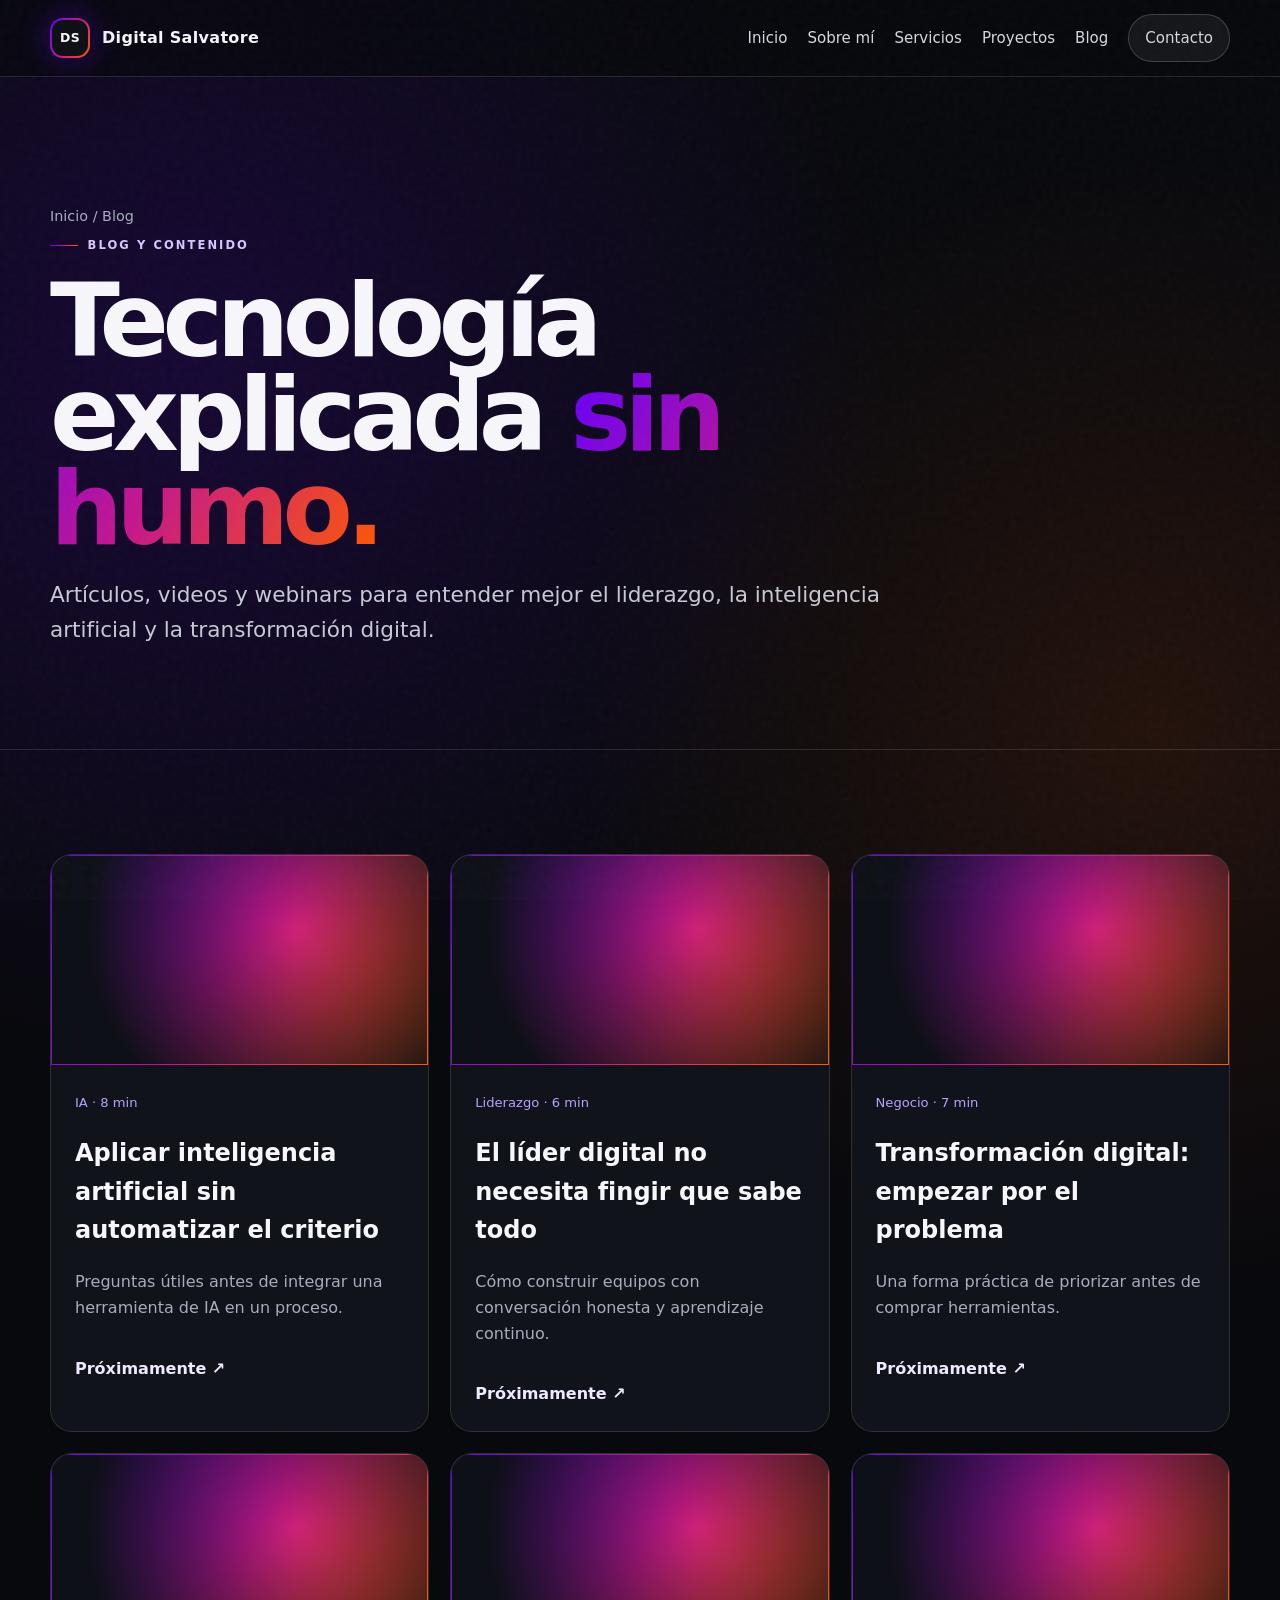
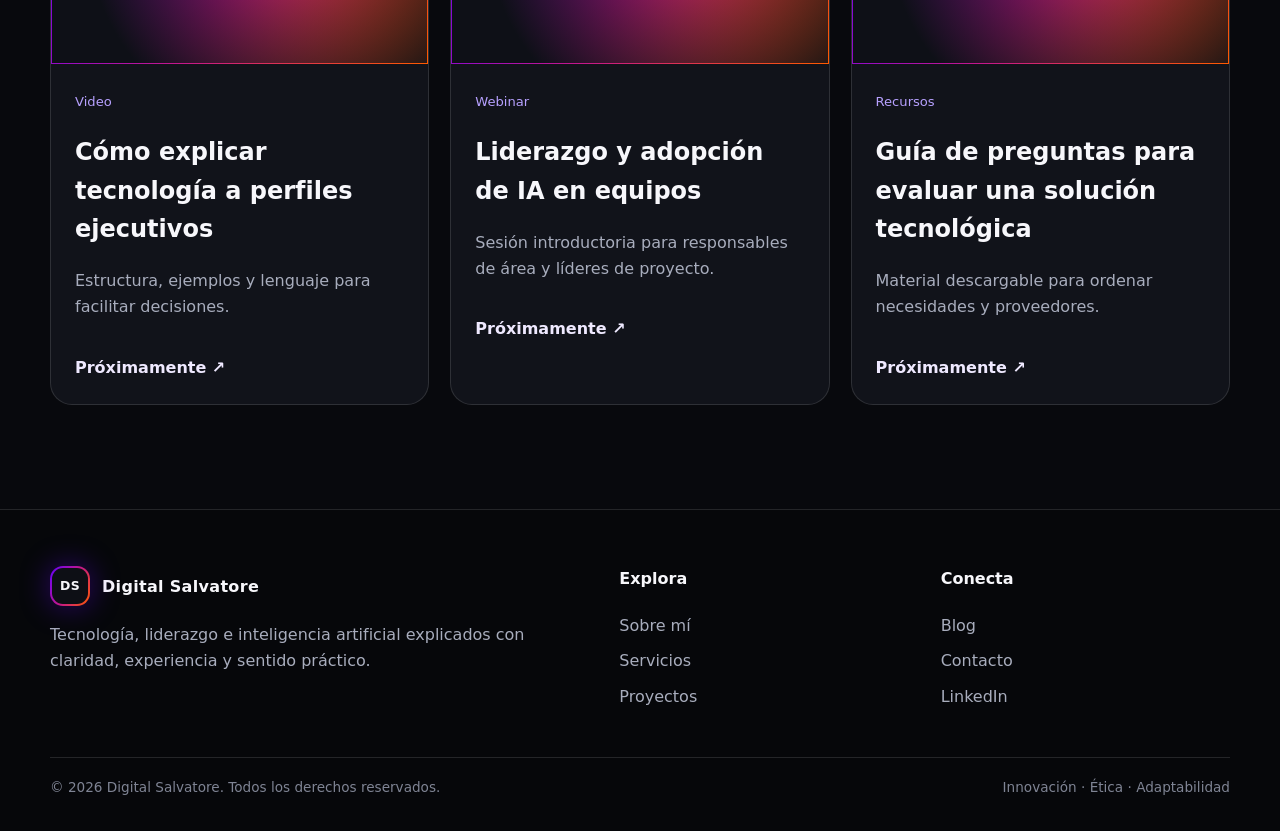
==== blog.html @ e843b406 "Primera versión del sitio Digital Salvatore" ====
<!doctype html><html lang="es"><head><meta charset="utf-8"><meta name="viewport" content="width=device-width,initial-scale=1"><title>Blog | Digital Salvatore</title><link rel="stylesheet" href="styles.css"></head><body>
<a class="skip-link" href="#contenido">Ir al contenido</a>
<div class="noise"></div>
<header class="site-header">
  <nav class="nav" aria-label="Navegación principal">
    <a class="brand" href="index.html"><span class="brand-mark" aria-hidden="true"></span><span>Digital Salvatore</span></a>
    <button class="menu-toggle" aria-expanded="false" aria-label="Abrir menú">☰</button>
    <div class="nav-links">
      <a href="index.html">Inicio</a>
      <a href="sobre-mi.html">Sobre mí</a>
      <a href="servicios.html">Servicios</a>
      <a href="proyectos.html">Proyectos</a>
      <a href="blog.html">Blog</a>
      <a class="nav-cta" href="contacto.html">Contacto</a>
    </div>
  </nav>
</header>
<main id="contenido"><section class="page-hero"><div class="container reveal"><div class="breadcrumb">Inicio / Blog</div><span class="eyebrow">Blog y contenido</span><h1 class="display">Tecnología explicada <span class="gradient-text">sin humo.</span></h1><p class="lead">Artículos, videos y webinars para entender mejor el liderazgo, la inteligencia artificial y la transformación digital.</p></div></section>
<section class="section"><div class="container article-grid"><article class="article-card reveal"><div class="article-cover"></div><div class="article-body"><time>IA · 8 min</time><h2>Aplicar inteligencia artificial sin automatizar el criterio</h2><p>Preguntas útiles antes de integrar una herramienta de IA en un proceso.</p><a class="card-link" href="#">Próximamente ↗</a></div></article><article class="article-card reveal"><div class="article-cover"></div><div class="article-body"><time>Liderazgo · 6 min</time><h2>El líder digital no necesita fingir que sabe todo</h2><p>Cómo construir equipos con conversación honesta y aprendizaje continuo.</p><a class="card-link" href="#">Próximamente ↗</a></div></article><article class="article-card reveal"><div class="article-cover"></div><div class="article-body"><time>Negocio · 7 min</time><h2>Transformación digital: empezar por el problema</h2><p>Una forma práctica de priorizar antes de comprar herramientas.</p><a class="card-link" href="#">Próximamente ↗</a></div></article><article class="article-card reveal"><div class="article-cover"></div><div class="article-body"><time>Video</time><h2>Cómo explicar tecnología a perfiles ejecutivos</h2><p>Estructura, ejemplos y lenguaje para facilitar decisiones.</p><a class="card-link" href="#">Próximamente ↗</a></div></article><article class="article-card reveal"><div class="article-cover"></div><div class="article-body"><time>Webinar</time><h2>Liderazgo y adopción de IA en equipos</h2><p>Sesión introductoria para responsables de área y líderes de proyecto.</p><a class="card-link" href="#">Próximamente ↗</a></div></article><article class="article-card reveal"><div class="article-cover"></div><div class="article-body"><time>Recursos</time><h2>Guía de preguntas para evaluar una solución tecnológica</h2><p>Material descargable para ordenar necesidades y proveedores.</p><a class="card-link" href="#">Próximamente ↗</a></div></article></div></section></main>
<footer class="site-footer">
  <div class="container">
    <div class="footer-grid">
      <div><a class="brand" href="index.html"><span class="brand-mark"></span><span>Digital Salvatore</span></a><p class="section-copy">Tecnología, liderazgo e inteligencia artificial explicados con claridad, experiencia y sentido práctico.</p></div>
      <div><h4>Explora</h4><div class="footer-links"><a href="sobre-mi.html">Sobre mí</a><a href="servicios.html">Servicios</a><a href="proyectos.html">Proyectos</a></div></div>
      <div><h4>Conecta</h4><div class="footer-links"><a href="blog.html">Blog</a><a href="contacto.html">Contacto</a><a href="#">LinkedIn</a></div></div>
    </div>
    <div class="footer-bottom"><span>© <span data-year></span> Digital Salvatore. Todos los derechos reservados.</span><span>Innovación · Ética · Adaptabilidad</span></div>
  </div>
</footer>
<script src="script.js"></script>
</body></html>
---- styles.css ----
:root {
  --bg: #08090d;
  --surface: #11131a;
  --surface-2: #181b24;
  --text: #f7f7fb;
  --muted: #a8adbd;
  --indigo: #6300ff;
  --orange: #ff5a00;
  --magenta: #c5178c;
  --line: rgba(255,255,255,.12);
  --glow: linear-gradient(120deg, var(--indigo), var(--magenta), var(--orange));
  --max: 1180px;
  --radius: 24px;
  --shadow: 0 28px 90px rgba(0,0,0,.45);
}

* { box-sizing: border-box; }
html { scroll-behavior: smooth; }
body {
  margin: 0;
  font-family: Inter, ui-sans-serif, system-ui, -apple-system, BlinkMacSystemFont, "Segoe UI", sans-serif;
  background:
    radial-gradient(circle at 15% 15%, rgba(99,0,255,.16), transparent 30%),
    radial-gradient(circle at 90% 30%, rgba(255,90,0,.11), transparent 28%),
    var(--bg);
  color: var(--text);
  line-height: 1.6;
  overflow-x: hidden;
}
a { color: inherit; text-decoration: none; }
img { display: block; max-width: 100%; }
button, input, textarea { font: inherit; }

.skip-link { position: fixed; left: 1rem; top: -4rem; z-index: 999; background: white; color: black; padding: .7rem 1rem; border-radius: 999px; }
.skip-link:focus { top: 1rem; }

.site-header {
  position: sticky; top: 0; z-index: 50;
  backdrop-filter: blur(18px);
  background: rgba(8,9,13,.72);
  border-bottom: 1px solid var(--line);
}
.nav {
  width: min(calc(100% - 2rem), var(--max));
  margin: auto; min-height: 76px;
  display: flex; align-items: center; justify-content: space-between; gap: 1.5rem;
}
.brand { display: flex; align-items: center; gap: .75rem; font-weight: 800; letter-spacing: .02em; }
.brand-mark { width: 40px; aspect-ratio: 1; border-radius: 13px; background: var(--glow); position: relative; box-shadow: 0 0 30px rgba(99,0,255,.4); }
.brand-mark::after { content: "DS"; position: absolute; inset: 2px; display: grid; place-items: center; border-radius: 11px; background: #0d0f15; font-size: .78rem; }
.nav-links { display: flex; align-items: center; gap: 1.25rem; color: #d6d8e2; font-size: .94rem; }
.nav-links a { position: relative; }
.nav-links a::after { content: ""; position: absolute; left: 0; bottom: -.45rem; width: 0; height: 2px; background: var(--glow); transition: width .25s ease; }
.nav-links a:hover::after, .nav-links a.active::after { width: 100%; }
.nav-cta { padding: .7rem 1rem; border: 1px solid rgba(255,255,255,.18); border-radius: 999px; background: rgba(255,255,255,.06); }
.menu-toggle { display: none; border: 0; color: white; background: transparent; font-size: 1.5rem; }

.container { width: min(calc(100% - 2rem), var(--max)); margin-inline: auto; }
.section { padding: 6.5rem 0; position: relative; }
.section-sm { padding: 4rem 0; }
.eyebrow { display: inline-flex; align-items: center; gap: .6rem; text-transform: uppercase; letter-spacing: .18em; font-size: .72rem; color: #d7c6ff; font-weight: 800; }
.eyebrow::before { content: ""; width: 28px; height: 1px; background: var(--glow); }
.display { font-size: clamp(3rem, 8vw, 7.7rem); line-height: .92; letter-spacing: -.065em; margin: 1.2rem 0; max-width: 11ch; }
.gradient-text { background: var(--glow); -webkit-background-clip: text; background-clip: text; color: transparent; }
.lead { font-size: clamp(1.05rem, 2vw, 1.35rem); color: #c6c9d4; max-width: 62ch; }
.section-title { font-size: clamp(2.2rem, 5vw, 4.7rem); line-height: 1; letter-spacing: -.05em; margin: .8rem 0 1.3rem; }
.section-copy { color: var(--muted); max-width: 65ch; }

.hero { min-height: calc(100svh - 76px); display: grid; align-items: center; padding: 4rem 0 5rem; position: relative; }
.hero-grid { display: grid; grid-template-columns: 1.08fr .92fr; gap: 4rem; align-items: center; }
.hero-copy { position: relative; z-index: 2; }
.hero-actions { display: flex; flex-wrap: wrap; gap: 1rem; margin-top: 2rem; }
.btn { display: inline-flex; align-items: center; justify-content: center; gap: .6rem; padding: .95rem 1.3rem; border-radius: 999px; font-weight: 800; border: 1px solid transparent; transition: transform .22s ease, box-shadow .22s ease, background .22s ease; }
.btn:hover { transform: translateY(-3px); }
.btn-primary { background: var(--glow); box-shadow: 0 12px 38px rgba(99,0,255,.28); }
.btn-secondary { border-color: rgba(255,255,255,.22); background: rgba(255,255,255,.04); }
.hero-visual { position: relative; min-height: 590px; }
.hero-photo { position: absolute; inset: 0; border-radius: 38px; overflow: hidden; background: #12141c; box-shadow: var(--shadow); transform: rotate(1.5deg); }
.hero-photo img { width: 100%; height: 100%; object-fit: cover; filter: saturate(.8) contrast(1.06); }
.hero-photo::after { content: ""; position: absolute; inset: 0; background: linear-gradient(180deg, transparent 45%, rgba(8,9,13,.7)); }
.orbit { position: absolute; width: 180px; aspect-ratio: 1; border-radius: 50%; border: 1px solid rgba(255,255,255,.17); right: -40px; top: -30px; animation: spin 14s linear infinite; }
.orbit::before, .orbit::after { content: ""; position: absolute; width: 12px; aspect-ratio: 1; border-radius: 50%; background: var(--orange); box-shadow: 0 0 24px var(--orange); }
.orbit::before { top: 20px; left: 28px; }
.orbit::after { bottom: 25px; right: 20px; background: var(--indigo); box-shadow: 0 0 24px var(--indigo); }
.float-card { position: absolute; z-index: 3; background: rgba(14,16,23,.86); border: 1px solid var(--line); backdrop-filter: blur(16px); border-radius: 18px; padding: 1rem 1.2rem; box-shadow: var(--shadow); }
.float-card.one { left: -35px; bottom: 55px; }
.float-card.two { right: -28px; top: 80px; }
.float-card strong { display: block; font-size: 1.55rem; }
.float-card span { color: var(--muted); font-size: .82rem; }

.stats { display: grid; grid-template-columns: repeat(4,1fr); gap: 1px; background: var(--line); border: 1px solid var(--line); border-radius: var(--radius); overflow: hidden; }
.stat { background: var(--surface); padding: 2rem; }
.stat-number { font-size: clamp(2rem, 4vw, 3.7rem); font-weight: 900; line-height: 1; }
.stat-label { color: var(--muted); margin-top: .6rem; }

.split { display: grid; grid-template-columns: .9fr 1.1fr; gap: 5rem; align-items: center; }
.media-panel { min-height: 540px; border-radius: var(--radius); background: linear-gradient(135deg, rgba(99,0,255,.55), rgba(255,90,0,.42)), url('assets/img/hero-innovacion.jpg') center/cover; position: relative; overflow: hidden; box-shadow: var(--shadow); }
.media-panel::after { content: "25+"; position: absolute; right: 1.5rem; bottom: .8rem; font-weight: 950; font-size: 7rem; line-height: 1; color: rgba(255,255,255,.15); }
.check-list { display: grid; gap: 1rem; margin: 2rem 0; padding: 0; list-style: none; }
.check-list li { display: flex; gap: .9rem; color: #d9dbe5; }
.check-list li::before { content: "↗"; color: var(--orange); font-weight: 900; }

.card-grid { display: grid; grid-template-columns: repeat(3, 1fr); gap: 1.25rem; margin-top: 2.4rem; }
.card { background: linear-gradient(180deg, rgba(255,255,255,.055), rgba(255,255,255,.025)); border: 1px solid var(--line); border-radius: var(--radius); padding: 1.8rem; position: relative; overflow: hidden; transition: transform .28s ease, border-color .28s ease; }
.card:hover { transform: translateY(-8px); border-color: rgba(146,91,255,.55); }
.card::before { content: ""; position: absolute; width: 160px; aspect-ratio: 1; border-radius: 50%; background: var(--glow); filter: blur(65px); opacity: .18; right: -70px; top: -80px; }
.card-kicker { color: #bda6ff; font-size: .72rem; letter-spacing: .14em; text-transform: uppercase; font-weight: 800; }
.card h3 { font-size: 1.5rem; margin: .7rem 0; }
.card p { color: var(--muted); }
.card-link { display: inline-flex; margin-top: 1.2rem; font-weight: 800; color: #efe9ff; }

.timeline { display: grid; gap: 0; margin-top: 2.5rem; border-top: 1px solid var(--line); }
.timeline-item { display: grid; grid-template-columns: 170px 1fr; gap: 2rem; padding: 2rem 0; border-bottom: 1px solid var(--line); }
.timeline-item strong { color: #bfaaff; }
.timeline-item h3 { margin: 0 0 .4rem; font-size: 1.45rem; }
.timeline-item p { margin: 0; color: var(--muted); }

.logo-strip { display: grid; grid-template-columns: repeat(5,1fr); gap: 1rem; margin-top: 2rem; }
.logo-pill { min-height: 108px; border: 1px solid var(--line); background: var(--surface); border-radius: 18px; display: grid; place-items: center; color: #858b9e; font-weight: 900; letter-spacing: .08em; }

.feature-band { padding: 3.5rem; border-radius: 32px; background: var(--glow); position: relative; overflow: hidden; }
.feature-band::after { content: ""; position: absolute; inset: 1px; border-radius: 31px; background: linear-gradient(120deg, rgba(8,9,13,.92), rgba(8,9,13,.68)); }
.feature-band > * { position: relative; z-index: 1; }

.page-hero { padding: 8rem 0 5rem; min-height: 60vh; display: flex; align-items: end; border-bottom: 1px solid var(--line); }
.page-hero .display { max-width: 13ch; }
.breadcrumb { color: var(--muted); font-size: .9rem; }

.case-grid { display: grid; grid-template-columns: repeat(2,1fr); gap: 1.4rem; margin-top: 2.4rem; }
.case { min-height: 360px; display: flex; flex-direction: column; justify-content: end; border-radius: 28px; padding: 2rem; position: relative; overflow: hidden; border: 1px solid var(--line); background: var(--surface); }
.case::before { content: ""; position: absolute; inset: 0; background: radial-gradient(circle at 70% 25%, rgba(99,0,255,.5), transparent 35%), radial-gradient(circle at 20% 80%, rgba(255,90,0,.3), transparent 34%); transition: transform .5s ease; }
.case:hover::before { transform: scale(1.15); }
.case > * { position: relative; }
.case p { color: #d1d4df; }
.tags { display: flex; flex-wrap: wrap; gap: .5rem; }
.tag { font-size: .78rem; padding: .35rem .65rem; border-radius: 999px; background: rgba(255,255,255,.08); border: 1px solid var(--line); }

.article-grid { display: grid; grid-template-columns: repeat(3,1fr); gap: 1.3rem; }
.article-card { border: 1px solid var(--line); border-radius: 22px; overflow: hidden; background: var(--surface); }
.article-cover { height: 210px; background: var(--glow); position: relative; }
.article-cover::after { content: ""; position: absolute; inset: 1px; background: radial-gradient(circle at 65% 35%, transparent, #0e1017 75%); }
.article-body { padding: 1.5rem; }
.article-body time { color: #b7a1ff; font-size: .82rem; }
.article-body p { color: var(--muted); }

.contact-grid { display: grid; grid-template-columns: 1fr .9fr; gap: 4rem; }
.contact-card { background: var(--surface); border: 1px solid var(--line); border-radius: 26px; padding: 2rem; }
.contact-list { display: grid; gap: 1rem; margin-top: 2rem; }
.contact-list a { padding: 1rem; border: 1px solid var(--line); border-radius: 14px; background: rgba(255,255,255,.03); }
.form { display: grid; gap: 1rem; }
.form label { display: grid; gap: .45rem; color: #d8dbe5; font-size: .9rem; }
.form input, .form textarea { width: 100%; border: 1px solid var(--line); background: #0b0d12; color: white; border-radius: 14px; padding: 1rem; outline: none; }
.form input:focus, .form textarea:focus { border-color: var(--indigo); box-shadow: 0 0 0 4px rgba(99,0,255,.14); }
.form textarea { min-height: 150px; resize: vertical; }
.form-status { min-height: 1.5em; color: #cbbaff; }

.site-footer { border-top: 1px solid var(--line); padding: 3.5rem 0 2rem; background: #06070a; }
.footer-grid { display: grid; grid-template-columns: 1.3fr repeat(2,.7fr); gap: 2rem; }
.footer-grid h4 { margin-top: 0; }
.footer-links { display: grid; gap: .6rem; color: var(--muted); }
.footer-bottom { display: flex; justify-content: space-between; gap: 1rem; margin-top: 3rem; padding-top: 1.2rem; border-top: 1px solid var(--line); color: #7f8494; font-size: .85rem; }

.reveal { opacity: 0; transform: translateY(32px); transition: opacity .75s ease, transform .75s ease; }
.reveal.visible { opacity: 1; transform: none; }
[data-parallax] { will-change: transform; }
.noise { pointer-events: none; position: fixed; inset: 0; z-index: 100; opacity: .035; background-image: url("data:image/svg+xml,%3Csvg viewBox='0 0 180 180' xmlns='http://www.w3.org/2000/svg'%3E%3Cfilter id='n'%3E%3CfeTurbulence type='fractalNoise' baseFrequency='.8' numOctaves='4' stitchTiles='stitch'/%3E%3C/filter%3E%3Crect width='100%25' height='100%25' filter='url(%23n)' opacity='.8'/%3E%3C/svg%3E"); }
@keyframes spin { to { transform: rotate(360deg); } }

@media (max-width: 920px) {
  .menu-toggle { display: block; }
  .nav-links { position: fixed; inset: 76px 1rem auto; padding: 1.2rem; background: rgba(10,11,16,.97); border: 1px solid var(--line); border-radius: 18px; display: none; flex-direction: column; align-items: stretch; box-shadow: var(--shadow); }
  .nav-links.open { display: flex; }
  .hero-grid, .split, .contact-grid { grid-template-columns: 1fr; }
  .hero { padding-top: 3rem; }
  .hero-visual { min-height: 480px; }
  .stats { grid-template-columns: repeat(2,1fr); }
  .card-grid, .article-grid { grid-template-columns: 1fr 1fr; }
  .logo-strip { grid-template-columns: repeat(3,1fr); }
  .footer-grid { grid-template-columns: 1fr 1fr; }
}

@media (max-width: 620px) {
  .section { padding: 4.5rem 0; }
  .display { font-size: clamp(3rem, 17vw, 5rem); }
  .hero-visual { min-height: 390px; }
  .float-card.one { left: 10px; bottom: 20px; }
  .float-card.two { right: 5px; top: 35px; }
  .stats, .card-grid, .article-grid, .case-grid, .logo-strip { grid-template-columns: 1fr; }
  .timeline-item { grid-template-columns: 1fr; gap: .5rem; }
  .feature-band { padding: 2rem; }
  .footer-grid { grid-template-columns: 1fr; }
  .footer-bottom { flex-direction: column; }
}

@media (prefers-reduced-motion: reduce) {
  *, *::before, *::after { scroll-behavior: auto !important; animation-duration: .01ms !important; animation-iteration-count: 1 !important; transition-duration: .01ms !important; }
}
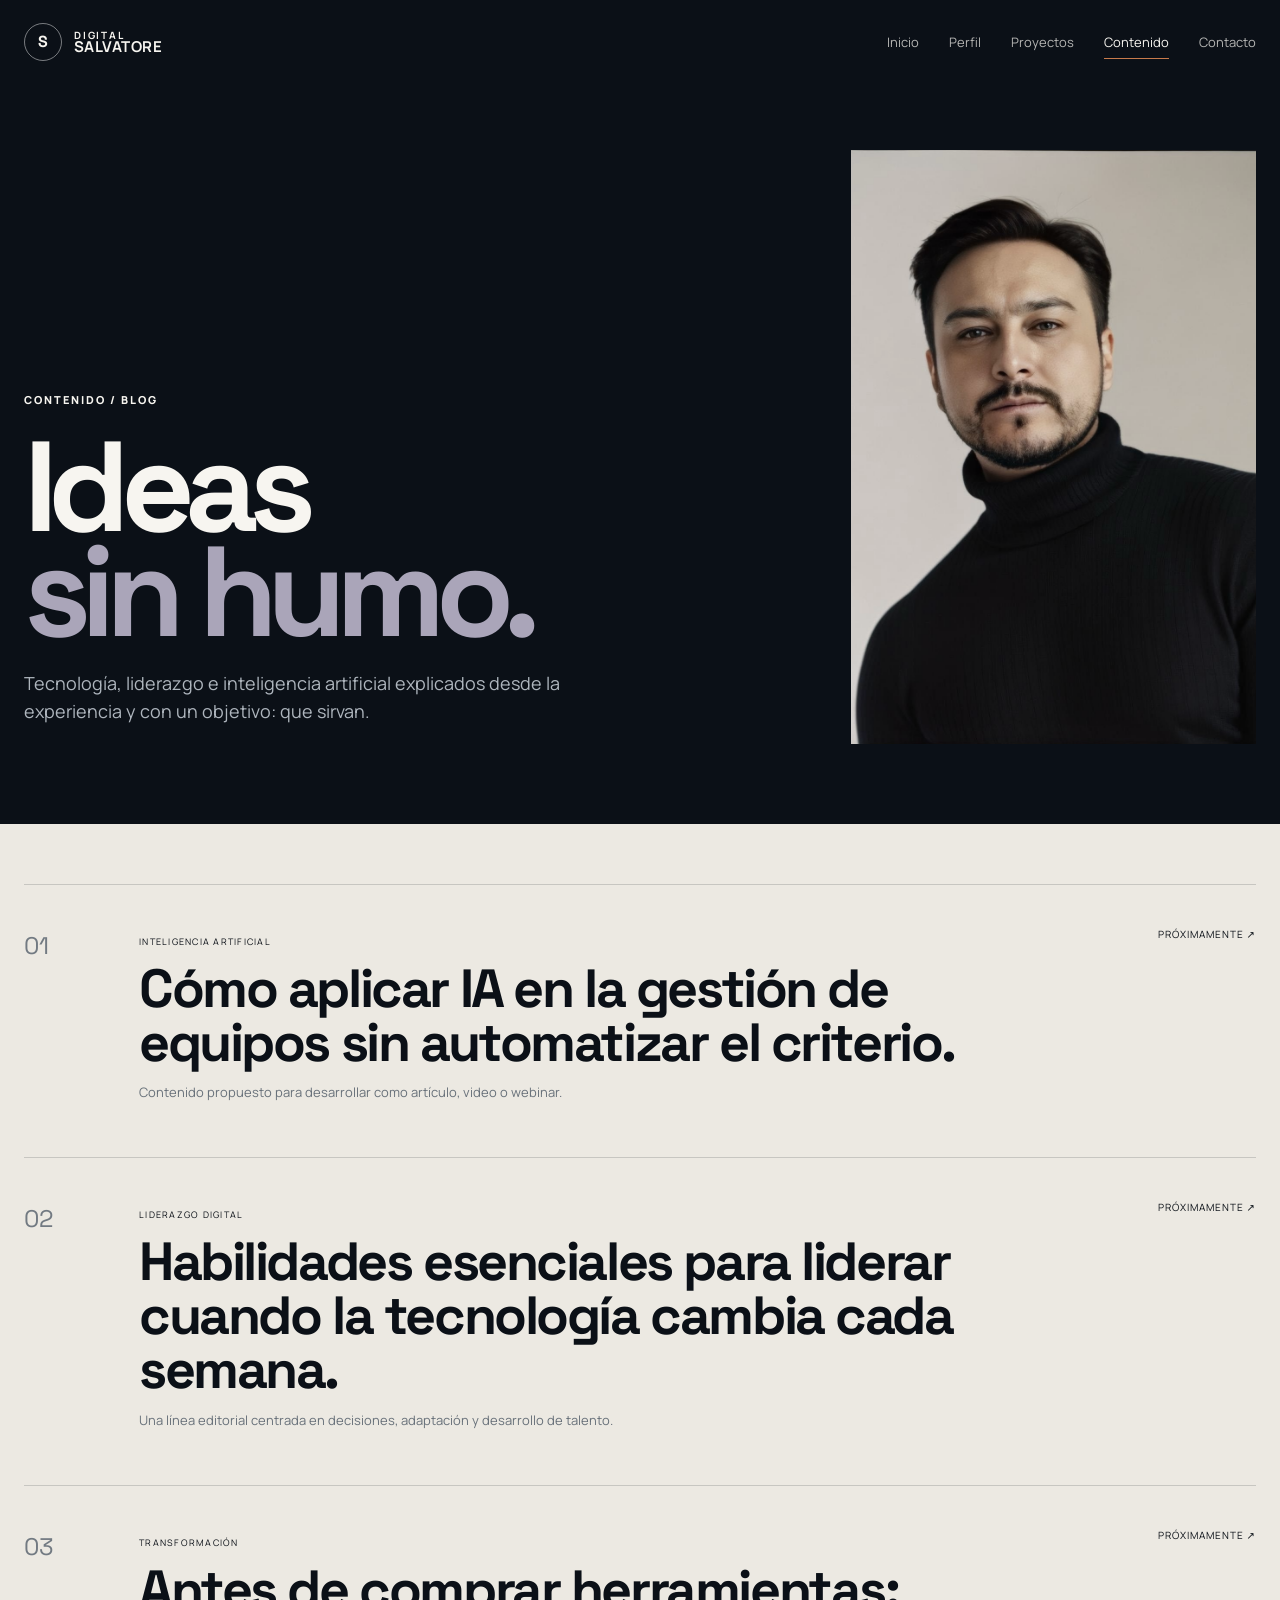
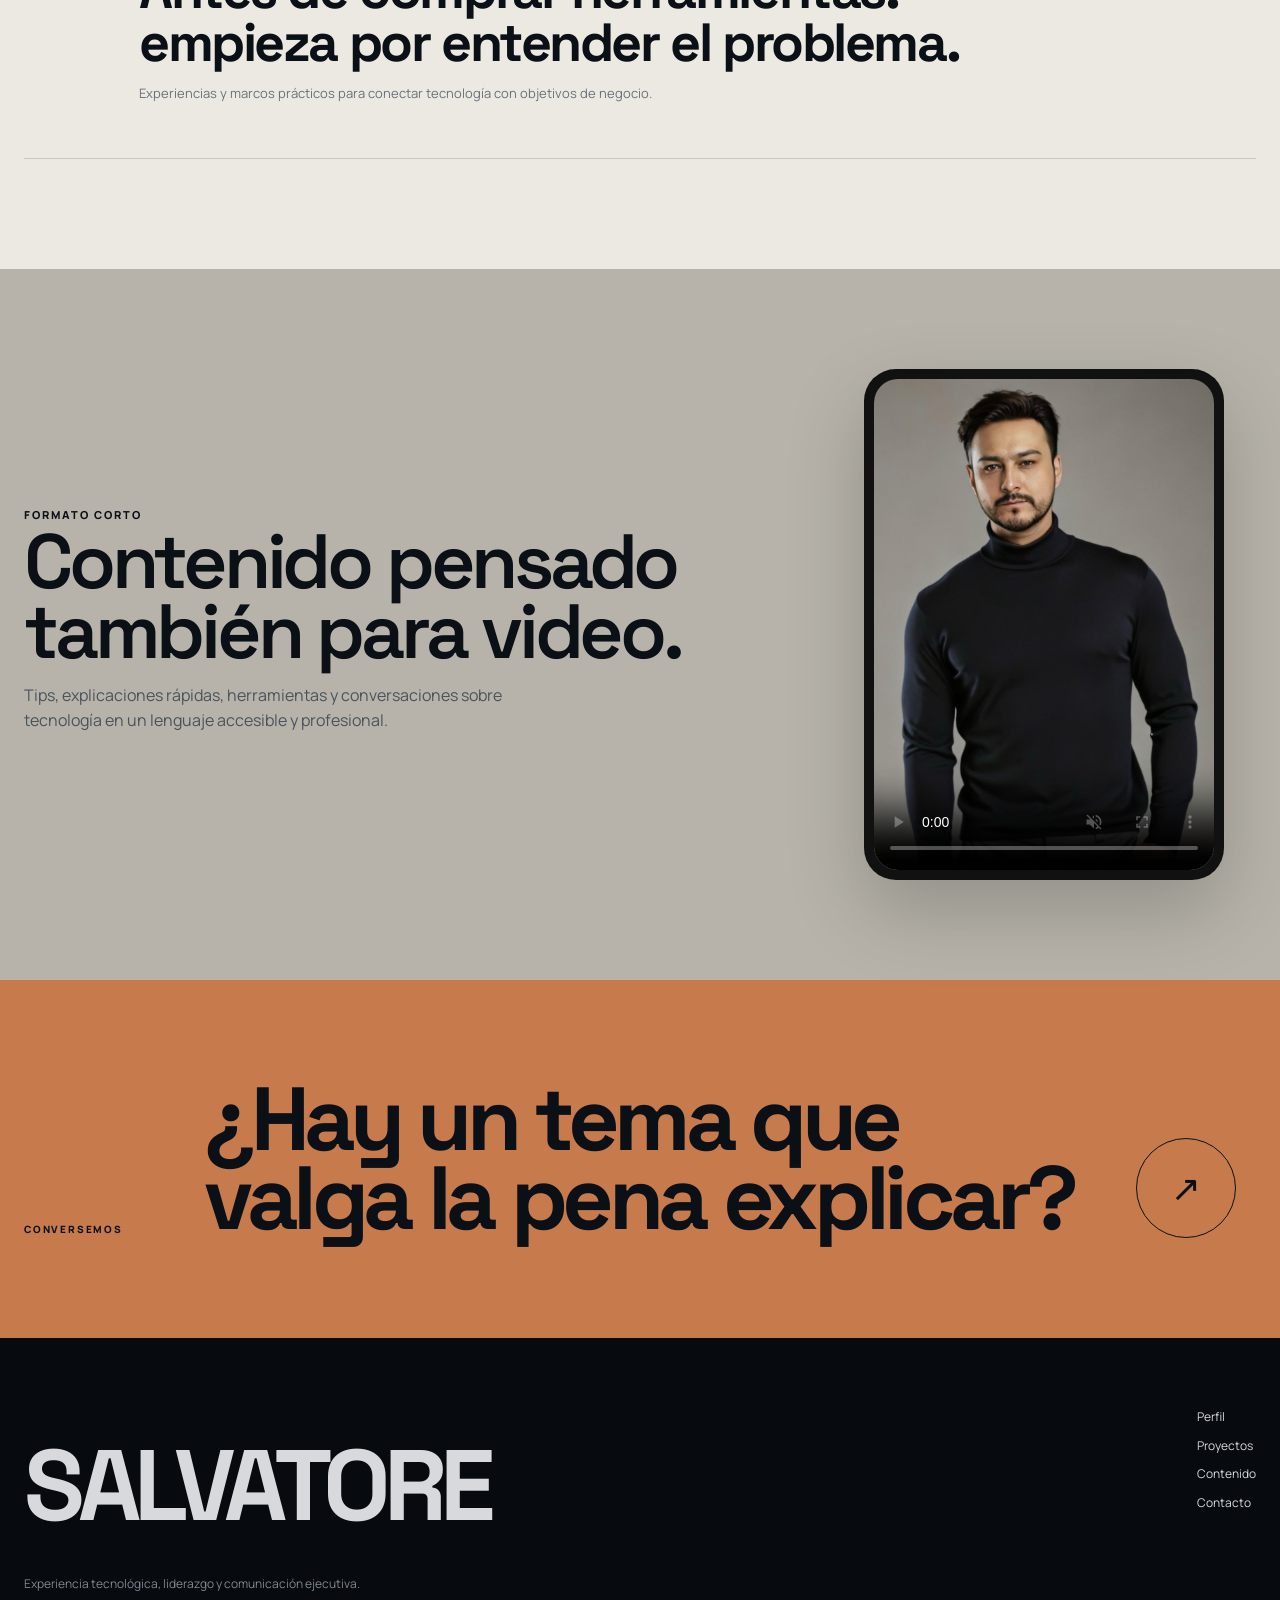
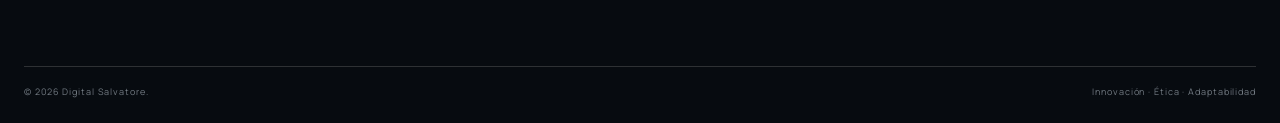
==== commit cb2ba354: "Segunda version blog Salvatore" ====
--- a/blog.html
+++ b/blog.html
@@ -1,31 +1,99 @@
-<!doctype html><html lang="es"><head><meta charset="utf-8"><meta name="viewport" content="width=device-width,initial-scale=1"><title>Blog | Digital Salvatore</title><link rel="stylesheet" href="styles.css"></head><body>
+<!doctype html>
+<html lang="es">
+<head>
+<meta charset="utf-8">
+<meta name="viewport" content="width=device-width,initial-scale=1">
+<meta name="description" content="Ideas sobre liderazgo digital, inteligencia artificial, tecnología y transformación.">
+<meta name="theme-color" content="#0b1017">
+<title>Contenido | Digital Salvatore</title>
+<link rel="preconnect" href="https://fonts.googleapis.com">
+<link rel="preconnect" href="https://fonts.gstatic.com" crossorigin>
+<link href="https://fonts.googleapis.com/css2?family=Manrope:wght@400;500;600;700;800&family=Space+Grotesk:wght@500;600;700&display=swap" rel="stylesheet">
+<link rel="stylesheet" href="styles.css">
+</head>
+<body>
 <a class="skip-link" href="#contenido">Ir al contenido</a>
-<div class="noise"></div>
+<div class="reading-progress" aria-hidden="true"><span></span></div>
 <header class="site-header">
-  <nav class="nav" aria-label="Navegación principal">
-    <a class="brand" href="index.html"><span class="brand-mark" aria-hidden="true"></span><span>Digital Salvatore</span></a>
-    <button class="menu-toggle" aria-expanded="false" aria-label="Abrir menú">☰</button>
-    <div class="nav-links">
-      <a href="index.html">Inicio</a>
-      <a href="sobre-mi.html">Sobre mí</a>
-      <a href="servicios.html">Servicios</a>
-      <a href="proyectos.html">Proyectos</a>
-      <a href="blog.html">Blog</a>
-      <a class="nav-cta" href="contacto.html">Contacto</a>
-    </div>
+  <nav class="nav shell" aria-label="Navegación principal">
+    <a class="brand" href="index.html" aria-label="Digital Salvatore, inicio">
+      <span class="brand-symbol">S</span>
+      <span class="brand-copy"><b>DIGITAL</b><strong>SALVATORE</strong></span>
+    </a>
+    <button class="menu-toggle" aria-expanded="false" aria-label="Abrir menú"><i></i><i></i></button>
+    <div class="nav-links"><a class="" href="index.html">Inicio</a><a class="" href="sobre-mi.html">Perfil</a><a class="" href="proyectos.html">Proyectos</a><a class="active" href="blog.html">Contenido</a><a class="" href="contacto.html">Contacto</a></div>
   </nav>
 </header>
-<main id="contenido"><section class="page-hero"><div class="container reveal"><div class="breadcrumb">Inicio / Blog</div><span class="eyebrow">Blog y contenido</span><h1 class="display">Tecnología explicada <span class="gradient-text">sin humo.</span></h1><p class="lead">Artículos, videos y webinars para entender mejor el liderazgo, la inteligencia artificial y la transformación digital.</p></div></section>
-<section class="section"><div class="container article-grid"><article class="article-card reveal"><div class="article-cover"></div><div class="article-body"><time>IA · 8 min</time><h2>Aplicar inteligencia artificial sin automatizar el criterio</h2><p>Preguntas útiles antes de integrar una herramienta de IA en un proceso.</p><a class="card-link" href="#">Próximamente ↗</a></div></article><article class="article-card reveal"><div class="article-cover"></div><div class="article-body"><time>Liderazgo · 6 min</time><h2>El líder digital no necesita fingir que sabe todo</h2><p>Cómo construir equipos con conversación honesta y aprendizaje continuo.</p><a class="card-link" href="#">Próximamente ↗</a></div></article><article class="article-card reveal"><div class="article-cover"></div><div class="article-body"><time>Negocio · 7 min</time><h2>Transformación digital: empezar por el problema</h2><p>Una forma práctica de priorizar antes de comprar herramientas.</p><a class="card-link" href="#">Próximamente ↗</a></div></article><article class="article-card reveal"><div class="article-cover"></div><div class="article-body"><time>Video</time><h2>Cómo explicar tecnología a perfiles ejecutivos</h2><p>Estructura, ejemplos y lenguaje para facilitar decisiones.</p><a class="card-link" href="#">Próximamente ↗</a></div></article><article class="article-card reveal"><div class="article-cover"></div><div class="article-body"><time>Webinar</time><h2>Liderazgo y adopción de IA en equipos</h2><p>Sesión introductoria para responsables de área y líderes de proyecto.</p><a class="card-link" href="#">Próximamente ↗</a></div></article><article class="article-card reveal"><div class="article-cover"></div><div class="article-body"><time>Recursos</time><h2>Guía de preguntas para evaluar una solución tecnológica</h2><p>Material descargable para ordenar necesidades y proveedores.</p><a class="card-link" href="#">Próximamente ↗</a></div></article></div></section></main>
+
+<main id="contenido">
+<section class="content-hero">
+  <div class="shell content-hero-grid">
+    <div class="reveal">
+      <span class="micro-label">CONTENIDO / BLOG</span>
+      <h1>Ideas<br><em>sin humo.</em></h1>
+      <p>Tecnología, liderazgo e inteligencia artificial explicados desde la experiencia y con un objetivo: que sirvan.</p>
+    </div>
+    <figure class="reveal"><img src="assets/img/black-close.jpg" alt="Salvador Bautista, retrato editorial"></figure>
+  </div>
+</section>
+
+<section class="content-feed">
+  <div class="shell">
+    <article class="featured-story reveal">
+      <div class="story-number">01</div>
+      <div><span>INTELIGENCIA ARTIFICIAL</span><h2>Cómo aplicar IA en la gestión de equipos sin automatizar el criterio.</h2><p>Contenido propuesto para desarrollar como artículo, video o webinar.</p></div>
+      <a href="#" aria-label="Contenido próximamente">PRÓXIMAMENTE ↗</a>
+    </article>
+    <article class="featured-story reveal">
+      <div class="story-number">02</div>
+      <div><span>LIDERAZGO DIGITAL</span><h2>Habilidades esenciales para liderar cuando la tecnología cambia cada semana.</h2><p>Una línea editorial centrada en decisiones, adaptación y desarrollo de talento.</p></div>
+      <a href="#" aria-label="Contenido próximamente">PRÓXIMAMENTE ↗</a>
+    </article>
+    <article class="featured-story reveal">
+      <div class="story-number">03</div>
+      <div><span>TRANSFORMACIÓN</span><h2>Antes de comprar herramientas: empieza por entender el problema.</h2><p>Experiencias y marcos prácticos para conectar tecnología con objetivos de negocio.</p></div>
+      <a href="#" aria-label="Contenido próximamente">PRÓXIMAMENTE ↗</a>
+    </article>
+  </div>
+</section>
+
+<section class="reel-section">
+  <div class="shell reel-grid">
+    <div class="reel-copy reveal">
+      <span class="section-index">FORMATO CORTO</span>
+      <h2>Contenido pensado también para video.</h2>
+      <p>Tips, explicaciones rápidas, herramientas y conversaciones sobre tecnología en un lenguaje accesible y profesional.</p>
+    </div>
+    <div class="reel-device reveal">
+      <video controls muted playsinline poster="assets/img/black.jpg">
+        <source src="assets/salvador-loop.mp4" type="video/mp4">
+      </video>
+    </div>
+  </div>
+</section>
+
+<section class="closing-cta">
+  <div class="shell reveal"><span>CONVERSEMOS</span><h2>¿Hay un tema que<br>valga la pena explicar?</h2><a href="contacto.html" class="circle-link">↗</a></div>
+</section>
+</main>
+
 <footer class="site-footer">
-  <div class="container">
-    <div class="footer-grid">
-      <div><a class="brand" href="index.html"><span class="brand-mark"></span><span>Digital Salvatore</span></a><p class="section-copy">Tecnología, liderazgo e inteligencia artificial explicados con claridad, experiencia y sentido práctico.</p></div>
-      <div><h4>Explora</h4><div class="footer-links"><a href="sobre-mi.html">Sobre mí</a><a href="servicios.html">Servicios</a><a href="proyectos.html">Proyectos</a></div></div>
-      <div><h4>Conecta</h4><div class="footer-links"><a href="blog.html">Blog</a><a href="contacto.html">Contacto</a><a href="#">LinkedIn</a></div></div>
+  <div class="shell footer-top">
+    <div>
+      <div class="footer-wordmark">SALVATORE</div>
+      <p>Experiencia tecnológica, liderazgo y comunicación ejecutiva.</p>
     </div>
-    <div class="footer-bottom"><span>© <span data-year></span> Digital Salvatore. Todos los derechos reservados.</span><span>Innovación · Ética · Adaptabilidad</span></div>
+    <div class="footer-nav">
+      <a href="sobre-mi.html">Perfil</a>
+      <a href="proyectos.html">Proyectos</a>
+      <a href="blog.html">Contenido</a>
+      <a href="contacto.html">Contacto</a>
+    </div>
+  </div>
+  <div class="shell footer-bottom">
+    <span>© <span data-year></span> Digital Salvatore.</span>
+    <span>Innovación · Ética · Adaptabilidad</span>
   </div>
 </footer>
 <script src="script.js"></script>
-</body></html>
+</body></html>
--- a/styles.css
+++ b/styles.css
@@ -1,197 +1,330 @@
-:root {
-  --bg: #08090d;
-  --surface: #11131a;
-  --surface-2: #181b24;
-  --text: #f7f7fb;
-  --muted: #a8adbd;
-  --indigo: #6300ff;
-  --orange: #ff5a00;
-  --magenta: #c5178c;
-  --line: rgba(255,255,255,.12);
-  --glow: linear-gradient(120deg, var(--indigo), var(--magenta), var(--orange));
-  --max: 1180px;
-  --radius: 24px;
-  --shadow: 0 28px 90px rgba(0,0,0,.45);
+
+:root{
+  --ink:#0b1017;
+  --ink-2:#111923;
+  --paper:#ece9e2;
+  --paper-2:#ded9cf;
+  --white:#f7f5f0;
+  --muted:#8d949d;
+  --steel:#66778c;
+  --indigo:#665f82;
+  --orange:#c77a4b;
+  --sage:#7f8d82;
+  --line:rgba(11,16,23,.16);
+  --line-light:rgba(247,245,240,.16);
+  --max:1240px;
+  --sans:"Manrope",system-ui,sans-serif;
+  --display:"Space Grotesk",system-ui,sans-serif;
 }
-
-* { box-sizing: border-box; }
-html { scroll-behavior: smooth; }
-body {
-  margin: 0;
-  font-family: Inter, ui-sans-serif, system-ui, -apple-system, BlinkMacSystemFont, "Segoe UI", sans-serif;
-  background:
-    radial-gradient(circle at 15% 15%, rgba(99,0,255,.16), transparent 30%),
-    radial-gradient(circle at 90% 30%, rgba(255,90,0,.11), transparent 28%),
-    var(--bg);
-  color: var(--text);
-  line-height: 1.6;
-  overflow-x: hidden;
+*{box-sizing:border-box}
+html{scroll-behavior:smooth}
+body{margin:0;background:var(--paper);color:var(--ink);font-family:var(--sans);line-height:1.55;overflow-x:hidden}
+body.menu-open{overflow:hidden}
+a{color:inherit;text-decoration:none}
+img,video{display:block;width:100%;max-width:100%}
+button,input,textarea{font:inherit}
+button{color:inherit}
+::selection{background:var(--orange);color:var(--ink)}
+.shell{width:min(calc(100% - 48px),var(--max));margin-inline:auto}
+.skip-link{position:fixed;left:20px;top:-100px;background:#fff;color:#000;padding:10px 16px;z-index:999;border-radius:999px}
+.skip-link:focus{top:20px}
+.reading-progress{position:fixed;top:0;left:0;right:0;height:2px;z-index:200;background:transparent}
+.reading-progress span{display:block;width:0;height:100%;background:var(--orange)}
+.site-header{position:fixed;z-index:100;top:0;left:0;right:0;color:var(--white);transition:.35s ease}
+.site-header.scrolled{background:rgba(11,16,23,.92);backdrop-filter:blur(16px);border-bottom:1px solid var(--line-light)}
+.nav{height:84px;display:flex;align-items:center;justify-content:space-between;gap:30px}
+.brand{display:flex;align-items:center;gap:12px}
+.brand-symbol{width:38px;height:38px;border:1px solid rgba(255,255,255,.45);display:grid;place-items:center;border-radius:50%;font-family:var(--display);font-weight:700}
+.brand-copy{display:grid;line-height:.9;font-size:10px;letter-spacing:.18em}
+.brand-copy strong{font-size:15px;letter-spacing:.03em}
+.nav-links{display:flex;align-items:center;gap:30px;font-size:13px}
+.nav-links a{opacity:.72;position:relative}
+.nav-links a:hover,.nav-links a.active{opacity:1}
+.nav-links a::after{content:"";position:absolute;left:0;right:100%;height:1px;bottom:-7px;background:var(--orange);transition:.25s}
+.nav-links a:hover::after,.nav-links a.active::after{right:0}
+.menu-toggle{display:none;background:none;border:0;width:42px;height:42px;position:relative}
+.menu-toggle i{position:absolute;left:8px;right:8px;height:1px;background:white;transition:.25s}
+.menu-toggle i:first-child{top:16px}.menu-toggle i:last-child{top:25px}
+.menu-toggle[aria-expanded="true"] i:first-child{transform:translateY(4.5px) rotate(45deg)}
+.menu-toggle[aria-expanded="true"] i:last-child{transform:translateY(-4.5px) rotate(-45deg)}
+.micro-label,.section-index{font-size:11px;letter-spacing:.18em;text-transform:uppercase;font-weight:800}
+.text-link{display:inline-flex;align-items:center;gap:10px;border-bottom:1px solid currentColor;padding-bottom:5px;font-size:13px;font-weight:700}
+.dark-link{color:var(--ink)}
+.button{display:inline-flex;align-items:center;justify-content:center;gap:22px;padding:15px 22px;border-radius:2px;font-size:12px;font-weight:800;letter-spacing:.06em;text-transform:uppercase;border:1px solid transparent;transition:.25s}
+.button:hover{transform:translateY(-2px)}
+.button.dark{background:var(--ink);color:var(--white)}
+.button.outline{border-color:var(--ink);color:var(--ink)}
+.button span{font-size:18px}
+.section{padding:120px 0}
+.section-cream{background:var(--paper)}
+.section-heading{display:grid;grid-template-columns:220px 1fr;align-items:start;margin-bottom:60px}
+.section-heading>span{font-size:11px;letter-spacing:.18em;text-transform:uppercase;font-weight:800}
+.section-heading h2,.intro-main h2,.creator-copy h2,.photo-statement h2,.reel-copy h2{font-family:var(--display);font-size:clamp(44px,6vw,84px);letter-spacing:-.055em;line-height:.92;margin:0;font-weight:600}
+.section-heading.light{color:var(--white)}
+.reveal{opacity:0;transform:translateY(28px);transition:opacity .75s ease,transform .75s cubic-bezier(.2,.7,.2,1)}
+.reveal.visible{opacity:1;transform:none}
+
+/* HERO */
+.hero-editorial{min-height:100svh;background:var(--ink);color:var(--white);position:relative;overflow:hidden;padding:120px 0 50px;display:grid;align-items:center}
+.hero-backtype{position:absolute;left:-2vw;bottom:-6vw;font-family:var(--display);font-weight:700;font-size:clamp(120px,21vw,360px);letter-spacing:-.1em;line-height:.7;color:rgba(255,255,255,.035);white-space:nowrap;pointer-events:none}
+.hero-editorial::before{content:"";position:absolute;width:42vw;height:42vw;border-radius:50%;background:radial-gradient(circle,rgba(102,95,130,.24),transparent 67%);right:-10vw;top:-14vw}
+.hero-editorial-grid{display:grid;grid-template-columns:1.05fr .75fr;align-items:center;gap:7vw;position:relative;z-index:2}
+.hero-copy h1{font-family:var(--display);font-size:clamp(56px,7.6vw,122px);line-height:.88;letter-spacing:-.07em;font-weight:600;margin:24px 0}
+.hero-copy h1 em{font-weight:500;color:#b9b2c8;font-style:normal}
+.hero-lead{font-size:18px;max-width:560px;color:#b7bdc5}
+.hero-actions{display:flex;align-items:center;gap:26px;margin-top:38px}
+.hero-portrait{margin:0;position:relative;height:min(72vh,760px);min-height:560px}
+.hero-portrait::before{content:"";position:absolute;inset:26px -26px -26px 26px;border:1px solid rgba(255,255,255,.18);z-index:-1}
+.hero-portrait img{height:100%;object-fit:cover;object-position:50% 22%;filter:saturate(.72) contrast(1.04)}
+.hero-portrait figcaption{position:absolute;left:-70px;bottom:26px;background:var(--paper);color:var(--ink);padding:18px 24px;min-width:240px;display:grid;font-size:11px;letter-spacing:.08em;text-transform:uppercase}
+.hero-portrait figcaption span:first-child{font-weight:800;font-size:14px;letter-spacing:.02em}
+.scroll-note{position:absolute;right:28px;bottom:34px;writing-mode:vertical-rl;font-size:9px;letter-spacing:.25em;display:flex;gap:12px}
+
+/* ticker */
+.ticker-section{background:var(--orange);overflow:hidden;border-top:1px solid rgba(0,0,0,.12);border-bottom:1px solid rgba(0,0,0,.12)}
+.ticker{overflow:hidden;padding:17px 0}
+.ticker-track{display:flex;width:max-content;gap:28px;align-items:center;animation:ticker 28s linear infinite;font-family:var(--display);font-weight:700;font-size:13px;letter-spacing:.08em}
+.ticker-track b{font-size:10px}
+@keyframes ticker{to{transform:translateX(-50%)}}
+
+/* intro */
+.intro-grid{display:grid;grid-template-columns:150px 1.1fr .65fr;gap:5vw;align-items:start}
+.intro-main p{font-size:20px;max-width:670px;color:#434b54}
+.intro-side img{aspect-ratio:4/5;object-fit:cover;object-position:center 20%;filter:saturate(.7)}
+.intro-side p{font-size:13px;color:#555e67;margin:22px 0}
+
+/* impact */
+.impact-section{background:var(--ink);color:var(--white);padding:120px 0}
+.impact-grid{display:grid;grid-template-columns:repeat(3,1fr);border-top:1px solid var(--line-light);border-bottom:1px solid var(--line-light)}
+.impact-card{padding:42px 32px;border-right:1px solid var(--line-light);min-height:380px}
+.impact-card:last-child{border-right:0}
+.impact-kicker{font-size:10px;letter-spacing:.14em;color:#959da6}
+.impact-card strong{font-family:var(--display);display:block;font-size:clamp(70px,8vw,125px);letter-spacing:-.08em;line-height:.9;margin:50px 0 8px;color:#d9d4ca}
+.impact-card h3{font-family:var(--display);font-size:25px;margin:0 0 18px}
+.impact-card p{font-size:13px;color:#a7adb5}
+
+/* projects */
+.selected-projects{background:var(--paper-2)}
+.project-feature{display:grid;grid-template-columns:80px 1fr 260px;gap:30px;align-items:center;padding:38px 0;border-top:1px solid var(--line);transition:.25s}
+.project-feature:last-of-type{border-bottom:1px solid var(--line)}
+.project-feature:hover{padding-left:14px}
+.project-feature-no{font-size:12px;color:#6c737a}
+.project-feature span{font-size:10px;letter-spacing:.14em;text-transform:uppercase}
+.project-feature h3{font-family:var(--display);font-size:clamp(30px,3.5vw,52px);letter-spacing:-.045em;margin:6px 0}
+.project-feature p{margin:0;color:#59616a;font-size:13px}
+.project-feature-meta{display:grid;grid-template-columns:1fr 1fr auto;gap:12px;font-size:10px;letter-spacing:.1em}
+.project-feature-meta i{font-size:26px;font-style:normal}
+.section-end{margin-top:42px}
+
+/* creator */
+.creator-section{background:#c8c4bb}
+.creator-grid{display:grid;grid-template-columns:.8fr .8fr .55fr;gap:22px;align-items:end}
+.creator-copy{padding-right:5vw;align-self:center}
+.creator-copy p{max-width:520px;color:#444b52;font-size:15px;margin:28px 0}
+.creator-video{position:relative;height:670px;background:#111}
+.creator-video video{height:100%;object-fit:cover}
+.video-label{position:absolute;left:18px;right:18px;bottom:18px;background:rgba(11,16,23,.86);color:white;padding:16px;display:grid;font-size:10px;letter-spacing:.14em}
+.video-label b{font-size:15px;letter-spacing:0}
+.creator-photo{height:520px}
+.creator-photo img{height:100%;object-fit:cover;filter:saturate(.72)}
+
+/* clients */
+.clients-section{padding:80px 0;background:var(--paper);overflow:hidden}
+.client-marquee{margin-top:35px;overflow:hidden;border-block:1px solid var(--line)}
+.client-track{display:flex;width:max-content;animation:ticker 34s linear infinite}
+.client-track span{font-family:var(--display);font-size:clamp(38px,6vw,80px);font-weight:600;letter-spacing:-.05em;padding:26px 35px;border-right:1px solid var(--line)}
+.clients-note{font-size:11px;color:#727a82;margin-top:18px}
+
+/* closing */
+.closing-cta{background:var(--orange);padding:100px 0}
+.closing-cta .shell{display:grid;grid-template-columns:180px 1fr 120px;align-items:end}
+.closing-cta span{font-size:10px;letter-spacing:.18em;font-weight:800}
+.closing-cta h2{font-family:var(--display);font-size:clamp(48px,7vw,100px);line-height:.88;letter-spacing:-.06em;margin:0}
+.circle-link{width:100px;height:100px;border:1px solid var(--ink);border-radius:50%;display:grid;place-items:center;font-size:36px;transition:.25s}
+.circle-link:hover{background:var(--ink);color:white;transform:rotate(45deg)}
+
+/* profile */
+.profile-hero,.projects-hero,.content-hero,.contact-hero{background:var(--ink);color:var(--white);padding:150px 0 80px}
+.profile-hero-grid{display:grid;grid-template-columns:1fr .72fr;gap:7vw;align-items:end}
+.profile-hero h1,.projects-hero h1,.content-hero h1,.contact-hero h1{font-family:var(--display);font-size:clamp(70px,10vw,155px);line-height:.82;letter-spacing:-.075em;margin:25px 0}
+.profile-hero p,.content-hero p,.contact-hero p{color:#aeb5bd;max-width:580px;font-size:18px}
+.profile-image{height:70vh;min-height:550px;margin:0}
+.profile-image img{height:100%;object-fit:cover;object-position:center 20%;filter:saturate(.68)}
+.manifesto-grid{display:grid;grid-template-columns:180px 1fr;gap:6vw}
+.manifesto blockquote{font-family:var(--display);font-size:clamp(38px,5vw,72px);line-height:1;letter-spacing:-.045em;margin:0 0 40px}
+.manifesto p{max-width:760px;font-size:17px;color:#505962}
+.credentials{background:var(--paper-2);border-block:1px solid var(--line)}
+.credential-grid{display:grid;grid-template-columns:repeat(4,1fr)}
+.credential-grid article{padding:42px 28px;border-right:1px solid var(--line)}
+.credential-grid article:last-child{border-right:0}
+.credential-grid span{font-size:9px;letter-spacing:.15em}
+.credential-grid h3{font-family:var(--display);font-size:21px;margin:12px 0 0}
+.career-section{background:var(--paper)}
+.career-list{border-top:1px solid var(--line)}
+.career-row{display:grid;grid-template-columns:150px 1fr 140px;gap:40px;border-bottom:1px solid var(--line);padding:35px 0}
+.career-row time,.career-row>span{font-size:10px;letter-spacing:.12em}
+.career-row h3{font-family:var(--display);font-size:29px;margin:0 0 8px}
+.career-row p{margin:0;color:#59616a;font-size:13px;max-width:720px}
+.photo-statement{background:#b9b6ae}
+.photo-statement-grid{display:grid;grid-template-columns:.8fr 1fr;gap:7vw;align-items:center}
+.photo-statement figure{height:680px;margin:0}
+.photo-statement figure img{height:100%;object-fit:cover;filter:saturate(.7)}
+.photo-statement p{font-size:16px;color:#414950;max-width:650px}
+.principle-list{display:flex;flex-wrap:wrap;gap:9px;margin-top:30px}
+.principle-list span{padding:9px 13px;border:1px solid rgba(11,16,23,.22);font-size:10px;letter-spacing:.08em;text-transform:uppercase}
+
+/* project browser */
+.projects-hero-grid{display:grid;grid-template-columns:1fr .45fr;gap:6vw;align-items:end}
+.projects-hero h1 span{color:#aaa5b9}
+.projects-hero p{color:#adb3bb;font-size:15px;max-width:420px}
+.projects-browser{padding:60px 0 120px;background:var(--paper)}
+.filters{display:flex;gap:8px;flex-wrap:wrap;position:sticky;top:98px;z-index:20;padding:15px 0;background:rgba(236,233,226,.94);backdrop-filter:blur(10px)}
+.filter{background:transparent;border:1px solid var(--line);padding:9px 14px;font-size:10px;letter-spacing:.08em;text-transform:uppercase;cursor:pointer}
+.filter.active,.filter:hover{background:var(--ink);color:white}
+.project-list{margin-top:30px;border-top:1px solid var(--line)}
+.project-row{display:grid;grid-template-columns:70px 1fr 150px 70px;gap:30px;align-items:center;padding:28px 0;border-bottom:1px solid var(--line);cursor:pointer;transition:.2s}
+.project-row:hover{padding-left:10px;background:rgba(255,255,255,.22)}
+.project-id{font-size:11px;color:#737b83}
+.project-title h2{font-family:var(--display);font-size:clamp(24px,3vw,40px);letter-spacing:-.04em;margin:0}
+.project-title p{font-size:11px;color:#68717a;margin:7px 0 0}
+.project-cat{font-size:9px;letter-spacing:.12em;text-transform:uppercase}
+.project-arrow{font-size:24px;text-align:right}
+.project-modal{position:fixed;inset:0;z-index:300;display:none}
+.project-modal.open{display:block}
+.modal-backdrop{position:absolute;inset:0;background:rgba(0,0,0,.65);backdrop-filter:blur(8px)}
+.modal-panel{position:absolute;right:0;top:0;bottom:0;width:min(720px,92vw);background:var(--paper);overflow:auto;padding:80px 55px;transform:translateX(100%);animation:slideIn .35s forwards}
+@keyframes slideIn{to{transform:translateX(0)}}
+.modal-close{position:absolute;right:25px;top:20px;border:0;background:transparent;font-size:38px;cursor:pointer}
+.modal-category{font-size:10px;letter-spacing:.14em;text-transform:uppercase}
+.modal-content h2{font-family:var(--display);font-size:clamp(38px,5vw,65px);line-height:.95;letter-spacing:-.05em;margin:20px 0}
+.modal-company{font-size:13px;color:#59616a;margin-bottom:45px}
+.modal-block{border-top:1px solid var(--line);padding:25px 0}
+.modal-block h3{font-size:10px;letter-spacing:.14em;text-transform:uppercase}
+.modal-block p,.modal-block li{font-size:14px;color:#454e57}
+.modal-results{padding-left:18px}
+.modal-results li{margin:8px 0}
+.modal-skills{display:flex;flex-wrap:wrap;gap:7px;margin-top:20px}
+.modal-skills span{border:1px solid var(--line);padding:7px 9px;font-size:9px;text-transform:uppercase}
+
+/* content */
+.content-hero-grid{display:grid;grid-template-columns:1fr .55fr;gap:7vw;align-items:end}
+.content-hero h1 em{color:#aaa5b9;font-style:normal}
+.content-hero figure{height:66vh;min-height:500px;margin:0}
+.content-hero figure img{height:100%;object-fit:cover;filter:saturate(.65)}
+.content-feed{padding:60px 0 110px;background:var(--paper)}
+.featured-story{display:grid;grid-template-columns:80px 1fr 150px;gap:35px;align-items:start;padding:42px 0;border-bottom:1px solid var(--line)}
+.featured-story:first-child{border-top:1px solid var(--line)}
+.story-number{font-family:var(--display);font-size:24px;color:#727a82}
+.featured-story span{font-size:9px;letter-spacing:.14em}
+.featured-story h2{font-family:var(--display);font-size:clamp(30px,4.2vw,60px);letter-spacing:-.045em;line-height:1;margin:10px 0}
+.featured-story p{font-size:13px;color:#68717a}
+.featured-story>a{font-size:10px;letter-spacing:.1em;text-align:right}
+.reel-section{background:#b7b3aa;padding:100px 0}
+.reel-grid{display:grid;grid-template-columns:1fr .6fr;gap:8vw;align-items:center}
+.reel-copy p{max-width:550px;color:#4a535b}
+.reel-device{width:min(360px,100%);margin:auto;background:#111;padding:10px;border-radius:32px;box-shadow:0 30px 80px rgba(0,0,0,.2)}
+.reel-device video{aspect-ratio:9/13;object-fit:cover;border-radius:24px}
+
+/* contact */
+.contact-hero-grid{display:grid;grid-template-columns:1fr .5fr;gap:8vw;align-items:end}
+.contact-hero figure{height:60vh;min-height:480px;margin:0}
+.contact-hero figure img{height:100%;object-fit:cover;filter:saturate(.65)}
+.contact-body{padding:100px 0;background:var(--paper)}
+.contact-layout{display:grid;grid-template-columns:1fr .8fr;gap:8vw}
+.contact-details{display:grid}
+.contact-details>a{display:grid;grid-template-columns:1fr auto;grid-template-areas:"small arrow" "strong arrow";padding:22px 0;border-bottom:1px solid var(--line)}
+.contact-details small{grid-area:small;font-size:9px;letter-spacing:.15em}
+.contact-details strong{grid-area:strong;font-family:var(--display);font-size:clamp(18px,2.3vw,31px);margin-top:6px}
+.contact-details i{grid-area:arrow;align-self:center;font-size:22px;font-style:normal}
+.contact-form{display:grid;gap:24px}
+.contact-form label{display:grid;gap:8px}
+.contact-form label span{font-size:10px;letter-spacing:.12em;text-transform:uppercase}
+.contact-form input,.contact-form textarea{background:transparent;border:0;border-bottom:1px solid var(--line);border-radius:0;padding:12px 0;outline:none;color:var(--ink)}
+.contact-form input:focus,.contact-form textarea:focus{border-color:var(--ink)}
+.contact-form textarea{min-height:130px;resize:vertical}
+.form-note{font-size:10px;color:#707982}
+
+/* footer */
+.site-footer{background:#070b10;color:#d7d9dd;padding:70px 0 25px}
+.footer-top{display:grid;grid-template-columns:1fr auto;gap:50px;align-items:start}
+.footer-wordmark{font-family:var(--display);font-size:clamp(45px,8vw,100px);letter-spacing:-.07em;font-weight:700}
+.footer-top p{color:#7f8790;font-size:12px}
+.footer-nav{display:grid;gap:10px;font-size:12px}
+.footer-bottom{display:flex;justify-content:space-between;border-top:1px solid var(--line-light);margin-top:60px;padding-top:18px;font-size:9px;letter-spacing:.1em;color:#727a82}
+
+/* responsive */
+@media(max-width:950px){
+  .shell{width:min(calc(100% - 32px),var(--max))}
+  .menu-toggle{display:block;z-index:4}
+  .nav-links{position:fixed;inset:0;background:var(--ink);display:flex;flex-direction:column;justify-content:center;align-items:center;gap:25px;font-family:var(--display);font-size:36px;transform:translateY(-100%);transition:.35s;z-index:3}
+  .nav-links.open{transform:none}
+  .hero-editorial-grid,.profile-hero-grid,.content-hero-grid,.contact-hero-grid,.projects-hero-grid{grid-template-columns:1fr}
+  .hero-editorial{padding-top:130px}
+  .hero-portrait{height:65vh;margin-left:18vw}
+  .hero-portrait figcaption{left:-30px}
+  .intro-grid{grid-template-columns:100px 1fr}
+  .intro-side{grid-column:2}
+  .impact-grid{grid-template-columns:1fr}
+  .impact-card{border-right:0;border-bottom:1px solid var(--line-light)}
+  .project-feature{grid-template-columns:55px 1fr}
+  .project-feature-meta{grid-column:2}
+  .creator-grid{grid-template-columns:1fr 1fr}
+  .creator-copy{grid-column:1/-1}
+  .creator-video{height:600px}
+  .creator-photo{height:500px}
+  .closing-cta .shell{grid-template-columns:1fr 100px}
+  .closing-cta .shell>span{grid-column:1/-1;margin-bottom:20px}
+  .manifesto-grid,.photo-statement-grid,.reel-grid,.contact-layout{grid-template-columns:1fr}
+  .credential-grid{grid-template-columns:1fr 1fr}
+  .career-row{grid-template-columns:120px 1fr}
+  .career-row>span{grid-column:2}
+  .project-row{grid-template-columns:50px 1fr 60px}
+  .project-cat{display:none}
+  .featured-story{grid-template-columns:55px 1fr}
+  .featured-story>a{grid-column:2;text-align:left}
+  .footer-top{grid-template-columns:1fr}
 }
-a { color: inherit; text-decoration: none; }
-img { display: block; max-width: 100%; }
-button, input, textarea { font: inherit; }
-
-.skip-link { position: fixed; left: 1rem; top: -4rem; z-index: 999; background: white; color: black; padding: .7rem 1rem; border-radius: 999px; }
-.skip-link:focus { top: 1rem; }
-
-.site-header {
-  position: sticky; top: 0; z-index: 50;
-  backdrop-filter: blur(18px);
-  background: rgba(8,9,13,.72);
-  border-bottom: 1px solid var(--line);
+@media(max-width:600px){
+  .section{padding:78px 0}
+  .nav{height:72px}
+  .site-header.scrolled .nav{height:72px}
+  .hero-editorial{min-height:auto;padding-bottom:80px}
+  .hero-copy h1{font-size:15vw}
+  .hero-actions{align-items:flex-start;flex-direction:column}
+  .hero-portrait{margin:55px 0 0 15vw;min-height:470px;height:58vh}
+  .hero-portrait figcaption{left:-18vw}
+  .section-heading{grid-template-columns:1fr;gap:25px}
+  .intro-grid{grid-template-columns:1fr}
+  .intro-side{grid-column:auto}
+  .intro-main h2,.creator-copy h2,.photo-statement h2,.reel-copy h2{font-size:12vw}
+  .impact-card{min-height:310px;padding:35px 10px}
+  .project-feature{grid-template-columns:40px 1fr}
+  .project-feature-meta{display:flex;flex-wrap:wrap}
+  .creator-grid{grid-template-columns:1fr}
+  .creator-photo{height:400px}
+  .creator-video{height:580px}
+  .client-track span{font-size:40px}
+  .closing-cta{padding:75px 0}
+  .closing-cta .shell{grid-template-columns:1fr}
+  .circle-link{margin-top:35px}
+  .profile-hero,.projects-hero,.content-hero,.contact-hero{padding:125px 0 60px}
+  .profile-hero h1,.projects-hero h1,.content-hero h1,.contact-hero h1{font-size:17vw}
+  .profile-image,.content-hero figure,.contact-hero figure{height:56vh;min-height:420px}
+  .manifesto-grid{grid-template-columns:1fr}
+  .credential-grid{grid-template-columns:1fr}
+  .credential-grid article{border-right:0;border-bottom:1px solid var(--line)}
+  .career-row{grid-template-columns:1fr;gap:14px}
+  .career-row>span{grid-column:auto}
+  .photo-statement figure{height:520px}
+  .filters{top:72px;overflow:auto;flex-wrap:nowrap}
+  .filter{white-space:nowrap}
+  .project-row{grid-template-columns:35px 1fr 30px;gap:12px}
+  .modal-panel{padding:70px 25px}
+  .featured-story{grid-template-columns:1fr}
+  .featured-story>a{grid-column:auto}
+  .reel-device{width:300px}
+  .footer-bottom{flex-direction:column;gap:8px}
 }
-.nav {
-  width: min(calc(100% - 2rem), var(--max));
-  margin: auto; min-height: 76px;
-  display: flex; align-items: center; justify-content: space-between; gap: 1.5rem;
+@media(prefers-reduced-motion:reduce){
+  *{animation-duration:.001ms!important;animation-iteration-count:1!important;scroll-behavior:auto!important;transition-duration:.001ms!important}
 }
-.brand { display: flex; align-items: center; gap: .75rem; font-weight: 800; letter-spacing: .02em; }
-.brand-mark { width: 40px; aspect-ratio: 1; border-radius: 13px; background: var(--glow); position: relative; box-shadow: 0 0 30px rgba(99,0,255,.4); }
-.brand-mark::after { content: "DS"; position: absolute; inset: 2px; display: grid; place-items: center; border-radius: 11px; background: #0d0f15; font-size: .78rem; }
-.nav-links { display: flex; align-items: center; gap: 1.25rem; color: #d6d8e2; font-size: .94rem; }
-.nav-links a { position: relative; }
-.nav-links a::after { content: ""; position: absolute; left: 0; bottom: -.45rem; width: 0; height: 2px; background: var(--glow); transition: width .25s ease; }
-.nav-links a:hover::after, .nav-links a.active::after { width: 100%; }
-.nav-cta { padding: .7rem 1rem; border: 1px solid rgba(255,255,255,.18); border-radius: 999px; background: rgba(255,255,255,.06); }
-.menu-toggle { display: none; border: 0; color: white; background: transparent; font-size: 1.5rem; }
-
-.container { width: min(calc(100% - 2rem), var(--max)); margin-inline: auto; }
-.section { padding: 6.5rem 0; position: relative; }
-.section-sm { padding: 4rem 0; }
-.eyebrow { display: inline-flex; align-items: center; gap: .6rem; text-transform: uppercase; letter-spacing: .18em; font-size: .72rem; color: #d7c6ff; font-weight: 800; }
-.eyebrow::before { content: ""; width: 28px; height: 1px; background: var(--glow); }
-.display { font-size: clamp(3rem, 8vw, 7.7rem); line-height: .92; letter-spacing: -.065em; margin: 1.2rem 0; max-width: 11ch; }
-.gradient-text { background: var(--glow); -webkit-background-clip: text; background-clip: text; color: transparent; }
-.lead { font-size: clamp(1.05rem, 2vw, 1.35rem); color: #c6c9d4; max-width: 62ch; }
-.section-title { font-size: clamp(2.2rem, 5vw, 4.7rem); line-height: 1; letter-spacing: -.05em; margin: .8rem 0 1.3rem; }
-.section-copy { color: var(--muted); max-width: 65ch; }
-
-.hero { min-height: calc(100svh - 76px); display: grid; align-items: center; padding: 4rem 0 5rem; position: relative; }
-.hero-grid { display: grid; grid-template-columns: 1.08fr .92fr; gap: 4rem; align-items: center; }
-.hero-copy { position: relative; z-index: 2; }
-.hero-actions { display: flex; flex-wrap: wrap; gap: 1rem; margin-top: 2rem; }
-.btn { display: inline-flex; align-items: center; justify-content: center; gap: .6rem; padding: .95rem 1.3rem; border-radius: 999px; font-weight: 800; border: 1px solid transparent; transition: transform .22s ease, box-shadow .22s ease, background .22s ease; }
-.btn:hover { transform: translateY(-3px); }
-.btn-primary { background: var(--glow); box-shadow: 0 12px 38px rgba(99,0,255,.28); }
-.btn-secondary { border-color: rgba(255,255,255,.22); background: rgba(255,255,255,.04); }
-.hero-visual { position: relative; min-height: 590px; }
-.hero-photo { position: absolute; inset: 0; border-radius: 38px; overflow: hidden; background: #12141c; box-shadow: var(--shadow); transform: rotate(1.5deg); }
-.hero-photo img { width: 100%; height: 100%; object-fit: cover; filter: saturate(.8) contrast(1.06); }
-.hero-photo::after { content: ""; position: absolute; inset: 0; background: linear-gradient(180deg, transparent 45%, rgba(8,9,13,.7)); }
-.orbit { position: absolute; width: 180px; aspect-ratio: 1; border-radius: 50%; border: 1px solid rgba(255,255,255,.17); right: -40px; top: -30px; animation: spin 14s linear infinite; }
-.orbit::before, .orbit::after { content: ""; position: absolute; width: 12px; aspect-ratio: 1; border-radius: 50%; background: var(--orange); box-shadow: 0 0 24px var(--orange); }
-.orbit::before { top: 20px; left: 28px; }
-.orbit::after { bottom: 25px; right: 20px; background: var(--indigo); box-shadow: 0 0 24px var(--indigo); }
-.float-card { position: absolute; z-index: 3; background: rgba(14,16,23,.86); border: 1px solid var(--line); backdrop-filter: blur(16px); border-radius: 18px; padding: 1rem 1.2rem; box-shadow: var(--shadow); }
-.float-card.one { left: -35px; bottom: 55px; }
-.float-card.two { right: -28px; top: 80px; }
-.float-card strong { display: block; font-size: 1.55rem; }
-.float-card span { color: var(--muted); font-size: .82rem; }
-
-.stats { display: grid; grid-template-columns: repeat(4,1fr); gap: 1px; background: var(--line); border: 1px solid var(--line); border-radius: var(--radius); overflow: hidden; }
-.stat { background: var(--surface); padding: 2rem; }
-.stat-number { font-size: clamp(2rem, 4vw, 3.7rem); font-weight: 900; line-height: 1; }
-.stat-label { color: var(--muted); margin-top: .6rem; }
-
-.split { display: grid; grid-template-columns: .9fr 1.1fr; gap: 5rem; align-items: center; }
-.media-panel { min-height: 540px; border-radius: var(--radius); background: linear-gradient(135deg, rgba(99,0,255,.55), rgba(255,90,0,.42)), url('assets/img/hero-innovacion.jpg') center/cover; position: relative; overflow: hidden; box-shadow: var(--shadow); }
-.media-panel::after { content: "25+"; position: absolute; right: 1.5rem; bottom: .8rem; font-weight: 950; font-size: 7rem; line-height: 1; color: rgba(255,255,255,.15); }
-.check-list { display: grid; gap: 1rem; margin: 2rem 0; padding: 0; list-style: none; }
-.check-list li { display: flex; gap: .9rem; color: #d9dbe5; }
-.check-list li::before { content: "↗"; color: var(--orange); font-weight: 900; }
-
-.card-grid { display: grid; grid-template-columns: repeat(3, 1fr); gap: 1.25rem; margin-top: 2.4rem; }
-.card { background: linear-gradient(180deg, rgba(255,255,255,.055), rgba(255,255,255,.025)); border: 1px solid var(--line); border-radius: var(--radius); padding: 1.8rem; position: relative; overflow: hidden; transition: transform .28s ease, border-color .28s ease; }
-.card:hover { transform: translateY(-8px); border-color: rgba(146,91,255,.55); }
-.card::before { content: ""; position: absolute; width: 160px; aspect-ratio: 1; border-radius: 50%; background: var(--glow); filter: blur(65px); opacity: .18; right: -70px; top: -80px; }
-.card-kicker { color: #bda6ff; font-size: .72rem; letter-spacing: .14em; text-transform: uppercase; font-weight: 800; }
-.card h3 { font-size: 1.5rem; margin: .7rem 0; }
-.card p { color: var(--muted); }
-.card-link { display: inline-flex; margin-top: 1.2rem; font-weight: 800; color: #efe9ff; }
-
-.timeline { display: grid; gap: 0; margin-top: 2.5rem; border-top: 1px solid var(--line); }
-.timeline-item { display: grid; grid-template-columns: 170px 1fr; gap: 2rem; padding: 2rem 0; border-bottom: 1px solid var(--line); }
-.timeline-item strong { color: #bfaaff; }
-.timeline-item h3 { margin: 0 0 .4rem; font-size: 1.45rem; }
-.timeline-item p { margin: 0; color: var(--muted); }
-
-.logo-strip { display: grid; grid-template-columns: repeat(5,1fr); gap: 1rem; margin-top: 2rem; }
-.logo-pill { min-height: 108px; border: 1px solid var(--line); background: var(--surface); border-radius: 18px; display: grid; place-items: center; color: #858b9e; font-weight: 900; letter-spacing: .08em; }
-
-.feature-band { padding: 3.5rem; border-radius: 32px; background: var(--glow); position: relative; overflow: hidden; }
-.feature-band::after { content: ""; position: absolute; inset: 1px; border-radius: 31px; background: linear-gradient(120deg, rgba(8,9,13,.92), rgba(8,9,13,.68)); }
-.feature-band > * { position: relative; z-index: 1; }
-
-.page-hero { padding: 8rem 0 5rem; min-height: 60vh; display: flex; align-items: end; border-bottom: 1px solid var(--line); }
-.page-hero .display { max-width: 13ch; }
-.breadcrumb { color: var(--muted); font-size: .9rem; }
-
-.case-grid { display: grid; grid-template-columns: repeat(2,1fr); gap: 1.4rem; margin-top: 2.4rem; }
-.case { min-height: 360px; display: flex; flex-direction: column; justify-content: end; border-radius: 28px; padding: 2rem; position: relative; overflow: hidden; border: 1px solid var(--line); background: var(--surface); }
-.case::before { content: ""; position: absolute; inset: 0; background: radial-gradient(circle at 70% 25%, rgba(99,0,255,.5), transparent 35%), radial-gradient(circle at 20% 80%, rgba(255,90,0,.3), transparent 34%); transition: transform .5s ease; }
-.case:hover::before { transform: scale(1.15); }
-.case > * { position: relative; }
-.case p { color: #d1d4df; }
-.tags { display: flex; flex-wrap: wrap; gap: .5rem; }
-.tag { font-size: .78rem; padding: .35rem .65rem; border-radius: 999px; background: rgba(255,255,255,.08); border: 1px solid var(--line); }
-
-.article-grid { display: grid; grid-template-columns: repeat(3,1fr); gap: 1.3rem; }
-.article-card { border: 1px solid var(--line); border-radius: 22px; overflow: hidden; background: var(--surface); }
-.article-cover { height: 210px; background: var(--glow); position: relative; }
-.article-cover::after { content: ""; position: absolute; inset: 1px; background: radial-gradient(circle at 65% 35%, transparent, #0e1017 75%); }
-.article-body { padding: 1.5rem; }
-.article-body time { color: #b7a1ff; font-size: .82rem; }
-.article-body p { color: var(--muted); }
-
-.contact-grid { display: grid; grid-template-columns: 1fr .9fr; gap: 4rem; }
-.contact-card { background: var(--surface); border: 1px solid var(--line); border-radius: 26px; padding: 2rem; }
-.contact-list { display: grid; gap: 1rem; margin-top: 2rem; }
-.contact-list a { padding: 1rem; border: 1px solid var(--line); border-radius: 14px; background: rgba(255,255,255,.03); }
-.form { display: grid; gap: 1rem; }
-.form label { display: grid; gap: .45rem; color: #d8dbe5; font-size: .9rem; }
-.form input, .form textarea { width: 100%; border: 1px solid var(--line); background: #0b0d12; color: white; border-radius: 14px; padding: 1rem; outline: none; }
-.form input:focus, .form textarea:focus { border-color: var(--indigo); box-shadow: 0 0 0 4px rgba(99,0,255,.14); }
-.form textarea { min-height: 150px; resize: vertical; }
-.form-status { min-height: 1.5em; color: #cbbaff; }
-
-.site-footer { border-top: 1px solid var(--line); padding: 3.5rem 0 2rem; background: #06070a; }
-.footer-grid { display: grid; grid-template-columns: 1.3fr repeat(2,.7fr); gap: 2rem; }
-.footer-grid h4 { margin-top: 0; }
-.footer-links { display: grid; gap: .6rem; color: var(--muted); }
-.footer-bottom { display: flex; justify-content: space-between; gap: 1rem; margin-top: 3rem; padding-top: 1.2rem; border-top: 1px solid var(--line); color: #7f8494; font-size: .85rem; }
-
-.reveal { opacity: 0; transform: translateY(32px); transition: opacity .75s ease, transform .75s ease; }
-.reveal.visible { opacity: 1; transform: none; }
-[data-parallax] { will-change: transform; }
-.noise { pointer-events: none; position: fixed; inset: 0; z-index: 100; opacity: .035; background-image: url("data:image/svg+xml,%3Csvg viewBox='0 0 180 180' xmlns='http://www.w3.org/2000/svg'%3E%3Cfilter id='n'%3E%3CfeTurbulence type='fractalNoise' baseFrequency='.8' numOctaves='4' stitchTiles='stitch'/%3E%3C/filter%3E%3Crect width='100%25' height='100%25' filter='url(%23n)' opacity='.8'/%3E%3C/svg%3E"); }
-@keyframes spin { to { transform: rotate(360deg); } }
-
-@media (max-width: 920px) {
-  .menu-toggle { display: block; }
-  .nav-links { position: fixed; inset: 76px 1rem auto; padding: 1.2rem; background: rgba(10,11,16,.97); border: 1px solid var(--line); border-radius: 18px; display: none; flex-direction: column; align-items: stretch; box-shadow: var(--shadow); }
-  .nav-links.open { display: flex; }
-  .hero-grid, .split, .contact-grid { grid-template-columns: 1fr; }
-  .hero { padding-top: 3rem; }
-  .hero-visual { min-height: 480px; }
-  .stats { grid-template-columns: repeat(2,1fr); }
-  .card-grid, .article-grid { grid-template-columns: 1fr 1fr; }
-  .logo-strip { grid-template-columns: repeat(3,1fr); }
-  .footer-grid { grid-template-columns: 1fr 1fr; }
-}
-
-@media (max-width: 620px) {
-  .section { padding: 4.5rem 0; }
-  .display { font-size: clamp(3rem, 17vw, 5rem); }
-  .hero-visual { min-height: 390px; }
-  .float-card.one { left: 10px; bottom: 20px; }
-  .float-card.two { right: 5px; top: 35px; }
-  .stats, .card-grid, .article-grid, .case-grid, .logo-strip { grid-template-columns: 1fr; }
-  .timeline-item { grid-template-columns: 1fr; gap: .5rem; }
-  .feature-band { padding: 2rem; }
-  .footer-grid { grid-template-columns: 1fr; }
-  .footer-bottom { flex-direction: column; }
-}
-
-@media (prefers-reduced-motion: reduce) {
-  *, *::before, *::after { scroll-behavior: auto !important; animation-duration: .01ms !important; animation-iteration-count: 1 !important; transition-duration: .01ms !important; }
-}
